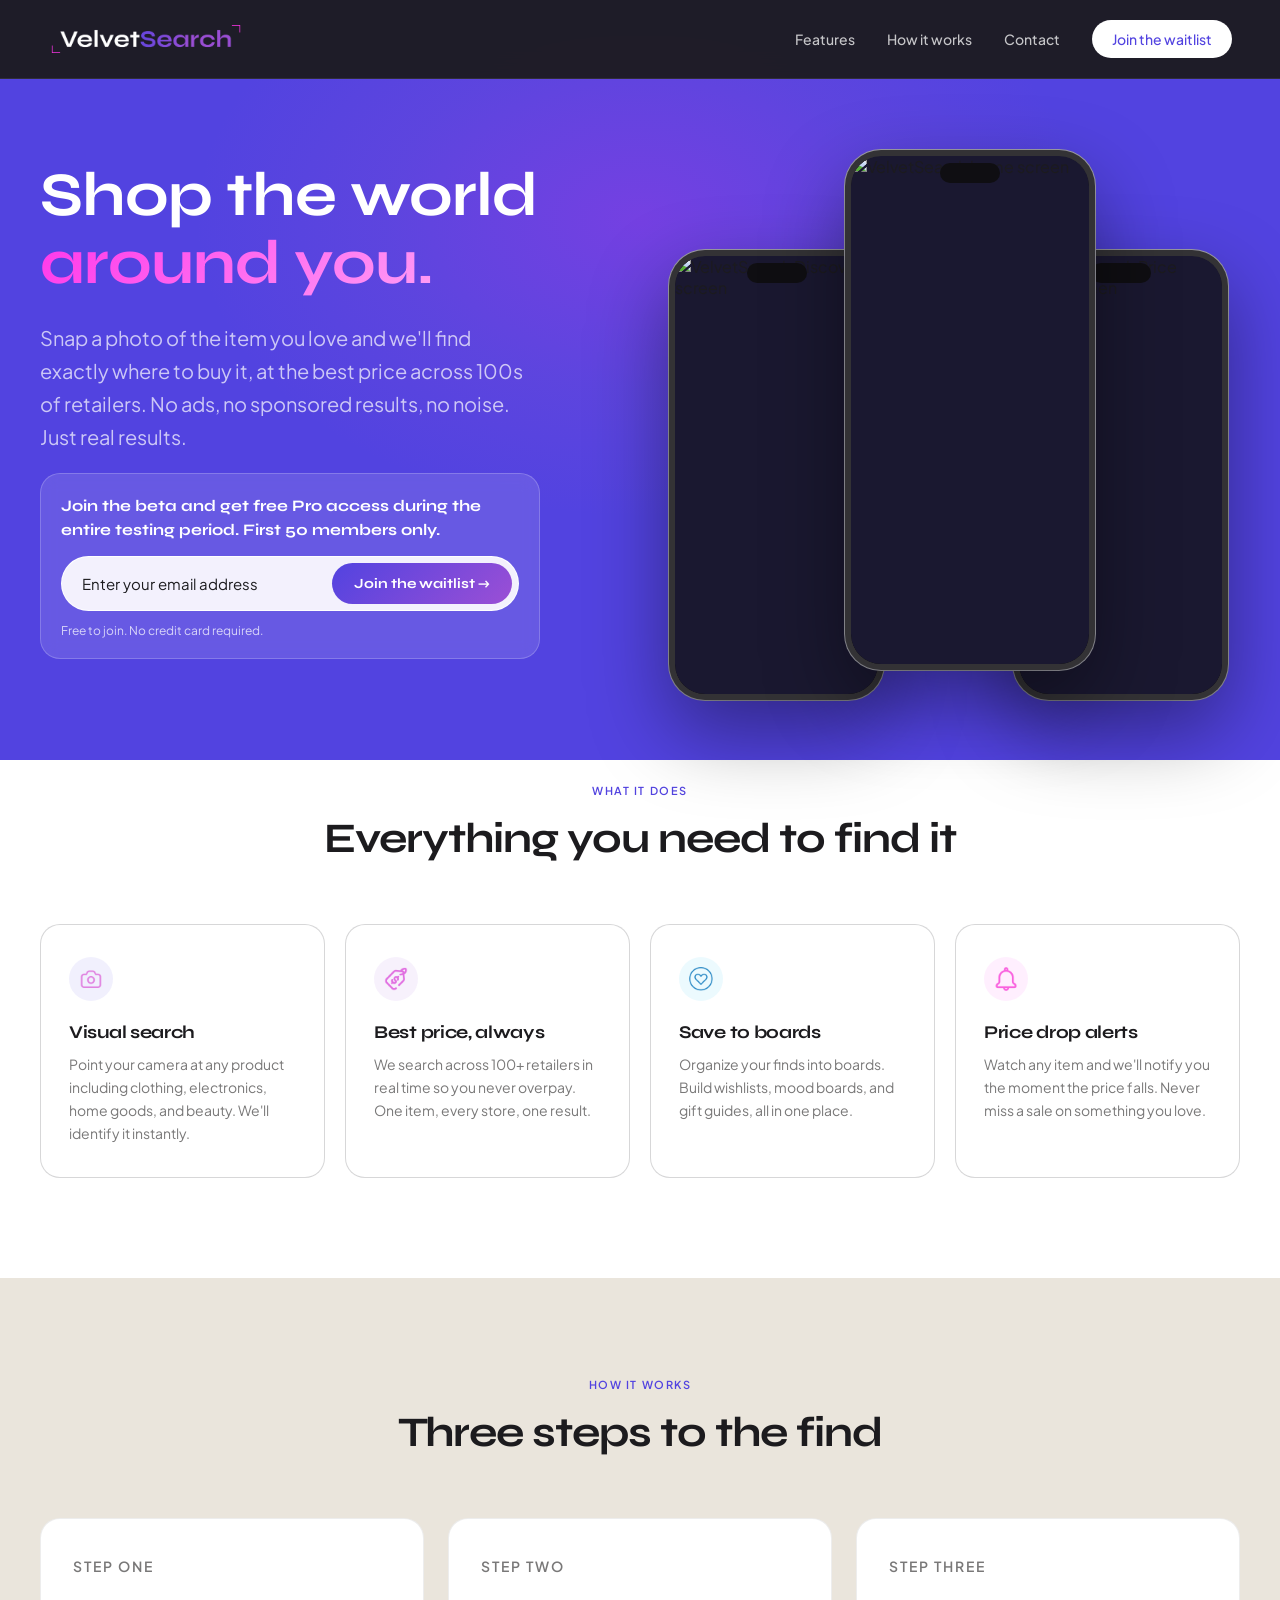
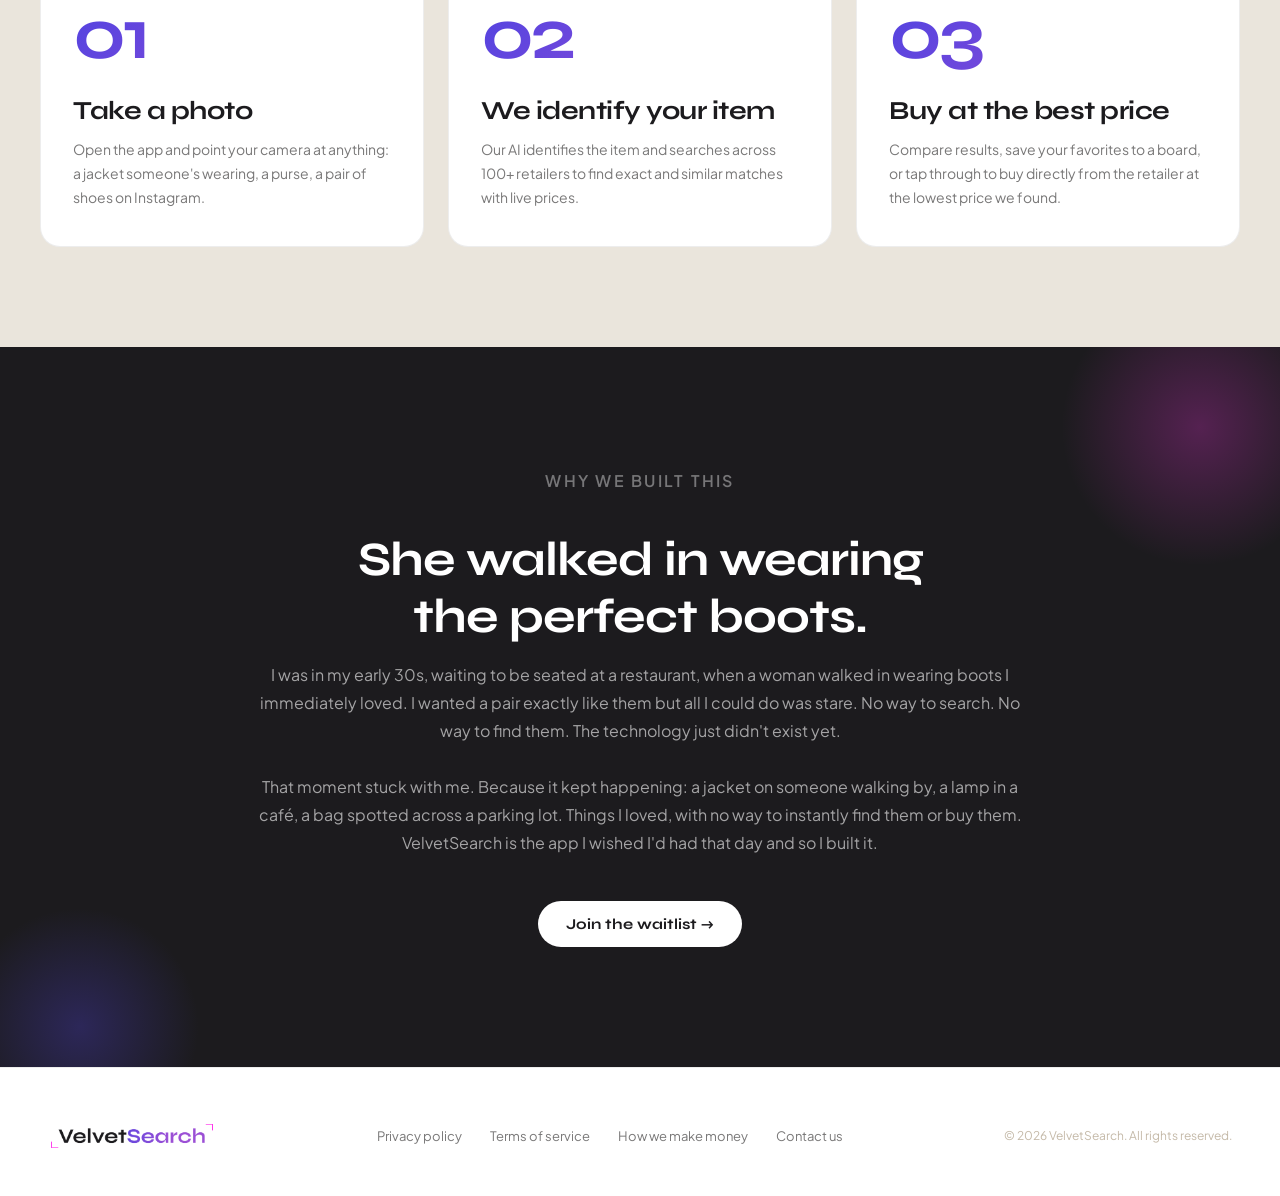
==== index.html @ 537a8955 "Update index.html" ====
<!DOCTYPE html>
<html lang="en">
<head>
<meta charset="UTF-8">
<meta name="viewport" content="width=device-width, initial-scale=1.0">
<title>VelvetSearch — Find it. Own it.</title>
<meta name="description" content="Snap a photo of anything you love and find exactly where to buy it, at the best price.">
<link rel="icon" type="image/png" href="/favicon-96x96.png" sizes="96x96" />
<link rel="icon" type="image/svg+xml" href="/favicon.svg" />
<link rel="shortcut icon" href="/favicon.ico" />
<link rel="apple-touch-icon" sizes="180x180" href="/apple-touch-icon.png" />
<link rel="manifest" href="/site.webmanifest" />
<link rel="preconnect" href="https://fonts.googleapis.com">
<link rel="preconnect" href="https://fonts.gstatic.com" crossorigin>
<link href="https://fonts.googleapis.com/css2?family=Syne:wght@700;800&family=Plus+Jakarta+Sans:wght@400;500;600&display=swap" rel="stylesheet">
<style>
  *, *::before, *::after { box-sizing: border-box; margin: 0; padding: 0; }

  :root {
    --dark: #1C1B1E;
    --indigo: #5243E0;
    --purple: #9B4FD5;
    --pink: #FF35EA;
    --cyan: #18B9F2;
    --taupe: #C4B9A8;
    --gray: #797878;
    --cream: #F7F4EF;
    --white: #ffffff;
  }

    html {
    scroll-behavior: smooth;
    overflow-x: hidden;
  }

  body {
    font-family: 'Plus Jakarta Sans', sans-serif;
    background: var(--white);
    color: var(--dark);
    -webkit-font-smoothing: antialiased;
    overflow-x: hidden;
  }

  /* NAV */
  nav {
    position: fixed; top: 0; left: 0; right: 0; z-index: 100;
    display: flex; align-items: center; justify-content: space-between;
    padding: 18px 0;
    background: rgba(28,27,30,0.95);
    backdrop-filter: blur(12px);
    border-bottom: 0.5px solid rgba(255,255,255,0.08);
  }
  .nav-inner {
    display: flex; align-items: center; justify-content: space-between;
    width: 100%; max-width: 1200px;
    margin: 0 auto;
  }
  .nav-logo img { height: 28px; width: auto; display: block; }
  .nav-links { display: flex; align-items: center; gap: 32px; }
  .nav-links a {
    font-size: 14px; font-weight: 500; color: rgba(255,255,255,0.75);
    text-decoration: none; transition: color 0.2s;
  }
  .nav-links a:hover { color: var(--white); }
  .nav-cta {
    background: var(--white); color: var(--indigo) !important;
    padding: 10px 20px; border-radius: 100px;
    font-size: 14px; font-weight: 700;
    transition: opacity 0.2s !important;
  }
  .nav-cta:hover { opacity: 0.9; }

  /* HERO */
    .hero {
    min-height: auto;
    display: flex; flex-direction: row;
    align-items: center; justify-content: flex-start;
    gap: 40px;
    padding: 140px 0 80px;
    text-align: left;
    position: relative; overflow: visible;
    background: transparent;
  }
  .hero > .hero-inner {
    width: 100%;
    max-width: 1200px;
    margin: 0 auto;
  }
  .hero-inner {
    display: flex; flex-direction: row;
    align-items: center; justify-content: space-between;
    gap: 40px;
    width: 100%;
  }
  .hero-bg {
    position: absolute;
    top: 0; bottom: 0;
    left: 50%; transform: translateX(-50%);
    width: 100vw;
    background: var(--indigo);
    z-index: 0;
  }
  .hero-glow {
    position: absolute; top: -80px; left: 50%; transform: translateX(-50%);
    width: 900px; height: 600px; border-radius: 50%;
    background: radial-gradient(ellipse, rgba(255,53,234,0.2) 0%, rgba(155,79,213,0.15) 40%, transparent 70%);
    pointer-events: none; z-index: 1;
  }
  .hero-content {
    display: flex; flex-direction: column;
    align-items: flex-start;
    max-width: 500px;
    flex-shrink: 0;
    margin-left: 0;
    text-align: left;
    padding: 0;
  }
  .hero-eyebrow {
    position: relative; z-index: 2;
    display: inline-flex; align-items: center; gap: 8px;
    font-size: 12px; font-weight: 600; letter-spacing: 0.12em;
    color: var(--indigo); text-transform: uppercase;
    background: rgba(82,67,224,0.12); border: 0.5px solid rgba(82,67,224,0.3);
    padding: 6px 14px; border-radius: 100px;
    margin-bottom: 28px;
  }
  .hero-eyebrow span { width: 6px; height: 6px; border-radius: 50%; background: var(--indigo); }
  .hero h1 {
    font-family: 'Syne', sans-serif;
    font-size: clamp(42px, 5.5vw, 72px);
    font-weight: 700; line-height: 1.1; letter-spacing: -1px;
    color: var(--white); max-width: 780px; margin-bottom: 24px;
    position: relative; z-index: 2;
  }
  .hero h1 em {
    font-style: normal;
    background: linear-gradient(135deg, var(--pink), #ff9ef5);
    -webkit-background-clip: text; -webkit-text-fill-color: transparent;
    background-clip: text;
  }
  .hero-sub {
    font-size: 20px; font-weight: 400; color: rgba(255,255,255,0.7);
    max-width: 500px; line-height: 1.65; margin-bottom: 20px;
    position: relative; z-index: 2;
  }
  .hero-sub-beta {
    font-family: 'Syne', sans-serif;
    font-size: 16px; font-weight: 700; color: var(--white);
    line-height: 1.5; margin-bottom: 14px;
    position: relative; z-index: 2;
  }
  .hero-btns { display: flex; gap: 12px; flex-wrap: wrap; justify-content: flex-start; margin-bottom: 40px; position: relative; z-index: 2; }

  /* PHONE MOCKUPS */
  .hero-phones {
    display: flex; align-items: center; justify-content: flex-end;
    width: 100%; max-width: 540px;
    position: relative; z-index: 1;
    height: 540px;
    flex-shrink: 0;
    margin-left: auto;
    margin-right: 0;
  }
  .phone-mockup {
    background: #0f0e12;
    border-radius: 36px;
    border: 6px solid rgba(255,255,255,0.15);
    box-shadow: 
      0 32px 80px rgba(0,0,0,0.4),
      0 0 0 1px #a0a0a8,
      inset 0 1px 0 rgba(255,255,255,0.15);
    overflow: hidden;
    position: absolute;
    bottom: 0;
  }
  .phone-mockup.center {
    width: 250px; height: 520px;
    z-index: 3;
    left: 50%; bottom: 50%;
    transform: translate(-50%, 50%);
  }
  .phone-mockup.left {
    width: 215px; height: 450px;
    z-index: 2;
    left: 50%; bottom: 50%;
    transform: translate(-140%, calc(60% + 20px));
  }
  .phone-mockup.right {
    width: 215px; height: 450px;
    z-index: 2;
    left: 50%; bottom: 50%;
    transform: translate(20%, calc(60% + 20px));
  }
  .phone-notch {
    position: absolute; top: 7px; left: 50%; transform: translateX(-50%);
    width: 60px; height: 20px; background: #0f0e12;
    border-radius: 100px; z-index: 10;
  }
  .phone-screen {
    width: 100%; height: 100%;
    background: #1a1830;
    display: flex; flex-direction: column;
    align-items: center; justify-content: center;
    gap: 0;
    border-radius: 30px;
    overflow: hidden;
  }
  .phone-screen-label {
    font-family: 'Syne', sans-serif;
    font-size: 11px; font-weight: 700; letter-spacing: 0.1em;
    color: rgba(255,255,255,0.4); text-transform: uppercase;
  }
  .phone-ui-bar {
    width: 100%; height: 6px; border-radius: 3px;
    background: rgba(255,255,255,0.08);
  }
  .phone-ui-card {
    width: 100%; border-radius: 12px;
    background: rgba(255,255,255,0.06);
    border: 0.5px solid rgba(255,255,255,0.1);
    padding: 12px;
    display: flex; flex-direction: column; gap: 6px;
  }
  .phone-ui-dot {
    width: 32px; height: 32px; border-radius: 50%;
    background: linear-gradient(135deg, var(--indigo), var(--pink));
    margin: 0 auto 8px;
  }
  .phone-ui-line {
    height: 5px; border-radius: 3px;
    background: rgba(255,255,255,0.12);
  }
  .phone-ui-line.short { width: 60%; }
  .phone-ui-line.accent { background: rgba(82,67,224,0.4); }
  .btn-primary {
    display: inline-flex; align-items: center; gap: 10px;
    background: linear-gradient(135deg, var(--purple) 0%, #d43aaf 45%, var(--pink) 100%);
    color: var(--white); font-family: 'Syne', sans-serif;
    font-size: 16px; font-weight: 700;
    padding: 16px 32px; border-radius: 100px;
    text-decoration: none; transition: opacity 0.2s, transform 0.2s;
    border: none; cursor: pointer;
    padding: 16px 32px; border-radius: 100px;
    text-decoration: none; transition: opacity 0.2s, transform 0.2s;
    border: none; cursor: pointer;
  }
  .btn-primary:hover { opacity: 0.9; transform: translateY(-1px); }
  .btn-secondary {
    display: inline-flex; align-items: center; gap: 10px;
    background: rgba(255,255,255,0.1); color: var(--white);
    font-family: 'Syne', sans-serif; font-size: 16px; font-weight: 700;
    padding: 16px 32px; border-radius: 100px;
    text-decoration: none; border: 1.5px solid rgba(255,255,255,0.3);
    transition: border-color 0.2s, transform 0.2s, background 0.2s;
    cursor: pointer;
  }
  .btn-secondary:hover { border-color: rgba(255,255,255,0.6); background: rgba(255,255,255,0.15); transform: translateY(-1px); }
  .store-icon { width: 20px; height: 20px; }

  /* HERO WAITLIST */
  .hero-waitlist-form {
    position: relative; z-index: 2; width: 100%; max-width: 500px;
    background: rgba(255,255,255,0.12);
    border: 1px solid rgba(255,255,255,0.2);
    border-radius: 20px; padding: 20px;
    backdrop-filter: blur(8px);
  }
  .hero-waitlist-row {
    display: flex; gap: 10px;
    background: rgba(255,255,255,0.92);
    border: 1px solid rgba(255,255,255,0.95);
    border-radius: 100px; padding: 6px 6px 6px 20px;
  }
  .hero-waitlist-input {
    flex: 1; background: transparent; border: none; outline: none;
    font-family: 'Plus Jakarta Sans', sans-serif;
    font-size: 15px; color: var(--dark);
  }
  .hero-waitlist-input::placeholder { color: rgba(28,27,30); }
  .hero-waitlist-btn {
    background: linear-gradient(135deg, var(--indigo), var(--purple));
    color: var(--white); font-family: 'Syne', sans-serif;
    font-size: 14px; font-weight: 700;
    padding: 12px 22px; border-radius: 100px;
    border: none; cursor: pointer; white-space: nowrap;
    transition: opacity 0.2s; flex-shrink: 0;
  }
  .hero-waitlist-btn:hover { opacity: 0.9; }
  .hero-waitlist-btn:disabled { opacity: 0.6; cursor: not-allowed; }
  .hero-waitlist-microcopy {
    font-size: 12px; color: rgba(255,255,255,0.75);
    margin-top: 12px; margin-bottom: 0;
  }
  .hero-waitlist-success {
    display: none;
    font-family: 'Syne', sans-serif; font-size: 16px; font-weight: 700;
    color: var(--white); margin-top: 16px;
  }
  .hero-waitlist-success.show { display: block; }

    /* WAITLIST */
  .waitlist {
    background: var(--dark);
    padding: 100px 48px;
    text-align: center;
  }
  .waitlist .section-label {
    color: rgba(255,255,255,0.5);
    margin-bottom: 20px;
  }
  .waitlist h2 {
    font-family: 'Syne', sans-serif;
    font-size: clamp(32px, 5vw, 52px); font-weight: 700;
    letter-spacing: -1.5px; color: var(--white);
    margin-bottom: 16px;
  }
  .waitlist-sub {
    font-size: 17px; color: rgba(255,255,255,0.6);
    max-width: 460px; margin: 0 auto 36px; line-height: 1.65;
  }
  .waitlist-form {
    display: flex; gap: 12px; justify-content: center;
    flex-wrap: wrap; max-width: 520px; margin: 0 auto;
  }
  .waitlist-input {
    flex: 1; min-width: 240px;
    padding: 16px 20px; border-radius: 100px;
    border: 1px solid rgba(255,255,255,0.15);
    background: rgba(255,255,255,0.07);
    color: var(--white); font-family: 'Plus Jakarta Sans', sans-serif;
    font-size: 15px; outline: none;
    transition: border-color 0.2s;
  }
  .waitlist-input::placeholder { color: rgba(255,255,255,0.35); }
  .waitlist-input:focus { border-color: var(--indigo); }
  .waitlist-btn {
    display: inline-flex; align-items: center;
    padding: 16px 28px; border-radius: 100px;
    background: linear-gradient(135deg, var(--indigo), var(--purple));
    color: var(--white); font-family: 'Syne', sans-serif;
    font-size: 15px; font-weight: 700; border: none;
    cursor: pointer; transition: opacity 0.2s; white-space: nowrap;
  }
  .waitlist-btn:hover { opacity: 0.9; }
  .waitlist-btn:disabled { opacity: 0.6; cursor: not-allowed; }
  .waitlist-microcopy {
    font-size: 13px; color: rgba(255,255,255,0.35);
    margin-top: 16px;
  }
  .waitlist-success {
    display: none;
    font-family: 'Syne', sans-serif;
    font-size: 17px; font-weight: 700;
    color: var(--white); margin-top: 20px;
  }
  .waitlist-success.show { display: block; }

  /* FEATURES */
  .features {
    padding: 24px;
   padding-bottom: 100px;
    background: var(--white);
  }
  .section-label {
    text-align: center;
    font-size: 11px; font-weight: 600; letter-spacing: 0.14em;
    color: var(--indigo); text-transform: uppercase; margin-bottom: 16px;
  }
  .section-title {
    font-family: 'Syne', sans-serif;
    font-size: clamp(28px, 4vw, 42px); font-weight: 700;
    letter-spacing: -1px; color: var(--dark);
    text-align: center; margin-bottom: 60px;
  }
  .features-grid {
    display: grid;
    grid-template-columns: repeat(4, 1fr);
    gap: 20px; max-width: 1000px; margin: 0 auto;
  }
  .feature-card {
    background: var(--white); border-radius: 20px;
    border: 1px solid rgba(28, 27, 30, 0.171);
    padding: 32px 28px;
  }
  .feature-icon {
    width: 44px; height: 44px; border-radius: 25px;
    display: flex; align-items: center; justify-content: center;
    font-size: 22px; margin-bottom: 20px;
  }
  .feature-card h3 {
    font-family: 'Syne', sans-serif; font-size: 18px; font-weight: 700;
    color: var(--dark); margin-bottom: 10px; letter-spacing: -0.3px;
  }
  .feature-card p { font-size: 14px; color: var(--gray); line-height: 1.65; }

  /* HOW IT WORKS */
  .how {
    padding: 100px 24px;
    text-align: center;
    background: #EAE5DC;
  }
  .steps {
    display: grid;
    grid-template-columns: repeat(auto-fit, minmax(260px, 1fr));
    gap: 24px; margin-top: 56px;
    max-width: 1000px; margin-left: auto; margin-right: auto;
    text-align: left;
  }
  .step {
    background: var(--white);
    border: 0.5px solid rgba(28,27,30,0.08);
    border-radius: 20px;
    padding: 36px 32px;
    display: flex; flex-direction: column; gap: 0;
    position: relative; overflow: hidden;
  }
  .step-eyebrow {
    font-size: 14px; font-weight: 600; letter-spacing: 0.14em;
    color: var(--taupe); text-transform: uppercase; margin-bottom: 20px;
  }
  .step-num-large {
    font-family: 'Syne', sans-serif;
    font-size: 72px; font-weight: 700; line-height: 1;
    letter-spacing: -3px;
    background: linear-gradient(135deg, var(--indigo), var(--purple));
    -webkit-background-clip: text; -webkit-text-fill-color: transparent;
    background-clip: text;
    margin-bottom: 24px;
  }
  .step h4 {
    font-family: 'Syne', sans-serif; font-size: 26px; font-weight: 700;
    color: var(--dark); margin-bottom: 12px; letter-spacing: -0.5px;
  }
  .step p { font-size: 14px; color: var(--gray); line-height: 1.7; }
  .step-learn {
    display: inline-flex; align-items: center; gap: 6px;
    margin-top: 24px; font-size: 13px; font-weight: 600;
    color: var(--indigo); text-decoration: none;
    border-bottom: 1px solid var(--indigo); padding-bottom: 2px;
    width: fit-content;
  }

  /* CTA BAND — full bleed */
  .cta-band {
    background: var(--dark);
    padding: 100px 40px; text-align: center;
    position: relative; overflow: hidden;
  }
  .cta-band::before {
    content: '';
    position: absolute; top: -60px; right: -60px;
    width: 280px; height: 280px; border-radius: 50%;
    background: radial-gradient(circle, rgba(255,53,234,0.25) 0%, transparent 70%);
    pointer-events: none;
  }
  .cta-band::after {
    content: '';
    position: absolute; bottom: -80px; left: -40px;
    width: 240px; height: 240px; border-radius: 50%;
    background: radial-gradient(circle, rgba(82,67,224,0.3) 0%, transparent 70%);
    pointer-events: none;
  }
  .cta-band h2 {
    font-family: 'Syne', sans-serif;
    font-size: clamp(28px, 4vw, 48px); font-weight: 700;
    color: var(--white); letter-spacing: -1px;
    margin-bottom: 16px; position: relative; z-index: 1;
  }
  .cta-band p {
    font-size: 16px; color: rgba(255,255,255,0.6);
    margin-bottom: 36px; position: relative; z-index: 1;
    max-width: 780px; margin-left: auto; margin-right: auto;
    line-height: 1.75;
  }
  .cta-band-btns {
    display: flex; gap: 12px; justify-content: center; flex-wrap: wrap;
    position: relative; z-index: 1;
  }
  .btn-white {
    display: inline-flex; align-items: center; gap: 10px;
    background: var(--white); color: var(--dark);
    font-family: 'Syne', sans-serif; font-size: 15px; font-weight: 700;
    padding: 14px 28px; border-radius: 100px;
    text-decoration: none; transition: opacity 0.2s;
  }
  .btn-white:hover { opacity: 0.9; }
  .btn-ghost {
    display: inline-flex; align-items: center; gap: 10px;
    background: transparent; color: rgba(255,255,255,0.7);
    font-family: 'Syne', sans-serif; font-size: 15px; font-weight: 600;
    padding: 14px 28px; border-radius: 100px;
    text-decoration: none; border: 1px solid rgba(255,255,255,0.2);
    transition: border-color 0.2s, color 0.2s;
  }
  .btn-ghost:hover { border-color: rgba(255,255,255,0.5); color: var(--white); }

  /* FOOTER */
  footer {
    padding: 48px 48px 40px;
    border-top: 0.5px solid rgba(28,27,30,0.08);
    display: flex; flex-wrap: nowrap; gap: 24px;
    align-items: center; justify-content: space-between;
  }
  .footer-logo img { height: 24px; width: auto; display: block; }
  .footer-links { display: flex; gap: 28px; flex-wrap: wrap; }
  .footer-links a {
    font-size: 13px; color: var(--gray); text-decoration: none;
    transition: color 0.2s;
  }
  .footer-links a:hover { color: var(--dark); }
  .footer-copy { font-size: 12px; color: var(--taupe); }

  /* CONTACT MODAL */
  .modal-overlay {
    display: none; position: fixed; inset: 0; z-index: 200;
    background: rgba(28,27,30,0.5); backdrop-filter: blur(4px);
    align-items: center; justify-content: center; padding: 24px;
  }
  .modal-overlay.open { display: flex; }
  .modal {
    background: var(--white); border-radius: 24px;
    padding: 40px; max-width: 480px; width: 100%;
    position: relative;
  }
  .modal-eyebrow {
    font-size: 11px; font-weight: 600; letter-spacing: 0.14em;
    color: var(--indigo); text-transform: uppercase; margin-bottom: 10px;
  }
  .modal h3 {
    font-family: 'Syne', sans-serif; font-size: 24px; font-weight: 700;
    color: var(--dark); margin-bottom: 8px; letter-spacing: -0.5px;
  }
  .modal p { font-size: 14px; color: var(--gray); margin-bottom: 28px; line-height: 1.6; }
  .modal-close {
    position: absolute; top: 20px; right: 20px;
    background: rgba(28,27,30,0.06); border: none; cursor: pointer;
    width: 32px; height: 32px; border-radius: 50%;
    font-size: 18px; color: var(--gray);
    display: flex; align-items: center; justify-content: center;
  }
  .form-group { margin-bottom: 16px; }
  .form-group label { display: block; font-size: 12px; font-weight: 600; color: var(--dark); margin-bottom: 6px; letter-spacing: 0.04em; }
  .form-group input, .form-group textarea, .form-group select {
    width: 100%; padding: 12px 14px; border-radius: 10px;
    border: 1px solid rgba(28,27,30,0.15); font-family: 'Plus Jakarta Sans', sans-serif;
    font-size: 14px; color: var(--dark); outline: none;
    transition: border-color 0.2s; background: var(--white);
  }
  .form-group input:focus, .form-group textarea:focus, .form-group select:focus { border-color: var(--indigo); }
  .form-group textarea { resize: vertical; min-height: 100px; }
  .form-submit {
    width: 100%; padding: 14px;
    background: linear-gradient(135deg, var(--indigo), var(--purple));
    color: var(--white); font-family: 'Syne', sans-serif;
    font-size: 15px; font-weight: 700; border: none;
    border-radius: 100px; cursor: pointer; transition: opacity 0.2s;
  }
  .form-submit:hover { opacity: 0.9; }

  /* MOBILE MENU */
  .hamburger {
    display: none;
    background: none; border: none; cursor: pointer;
    width: 32px; height: 32px;
    flex-direction: column; align-items: center; justify-content: center;
    gap: 5px; z-index: 210;
  }
  .hamburger span {
    width: 22px; height: 2px; background: var(--white);
    border-radius: 2px; transition: transform 0.25s, opacity 0.25s;
  }
  .hamburger.open span:nth-child(1) { transform: translateY(7px) rotate(45deg); }
  .hamburger.open span:nth-child(2) { opacity: 0; }
  .hamburger.open span:nth-child(3) { transform: translateY(-7px) rotate(-45deg); }

  .mobile-menu-overlay {
    display: none; position: fixed; inset: 0; z-index: 199;
    background: rgba(28,27,30,0.5); backdrop-filter: blur(4px);
  }
  .mobile-menu-overlay.open { display: block; }

  .mobile-menu {
    position: fixed; top: 0; right: 0; bottom: 0; z-index: 200;
    width: 280px; max-width: 80vw;
    background: var(--dark);
    padding: 100px 28px 40px;
    display: flex; flex-direction: column; gap: 8px;
    transform: translateX(100%);
    transition: transform 0.3s ease;
  }
  .mobile-menu.open { transform: translateX(0); }
  .mobile-menu a {
    font-size: 17px; font-weight: 500; color: rgba(255,255,255,0.85);
    text-decoration: none; padding: 14px 0;
    border-bottom: 0.5px solid rgba(255,255,255,0.08);
  }
  .mobile-menu a.nav-cta {
    margin-top: 16px; text-align: center;
    border-bottom: none;
  }

  /* RESPONSIVE */

  /* Mid desktop (1025px–1279px) */
  @media (min-width: 1025px) and (max-width: 1279px) {
    .nav-inner { max-width: 1048px; margin: 0 auto; padding: 0 24px; }
    .hero > .hero-inner { max-width: 1048px; margin: 0 auto; padding: 0 24px; }
    .hero-phones { max-width: 480px; height: 520px; }
    .hero h1 { font-size: 52px; }
  }

  /* Large desktop (1280px+) — max content width */
  @media (min-width: 1280px) {
    nav { padding: 20px 48px; }
    .features-grid { max-width: 1200px; }
    .how { max-width: none; }
    .steps { max-width: 1200px; }
    .hero h1 { font-size: 62px; }
    .cta-band { padding: 120px 80px; }
    footer { padding: 56px 48px 48px; }
  }

  /* Tablet landscape (1024px+) */
  @media (max-width: 1024px) {
    nav { padding: 16px 24px; }
    .nav-inner { max-width: 1000px; }
    .hero > .hero-inner { max-width: 1000px; padding: 0 24px; margin: 0 auto; }
    .hero-phones { max-width: 42vw; height: 42vw; }
    .phone-mockup.center { width: 17vw; height: 36vw; border-radius: 3vw; }
    .phone-mockup.left { width: 14.5vw; height: 31vw; border-radius: 2.5vw; transform: translate(-125%, calc(60% + 20px)); }
    .phone-mockup.right { width: 14.5vw; height: 31vw; border-radius: 2.5vw; transform: translate(15%, calc(60% + 20px)); }
    .features-grid { grid-template-columns: repeat(2, 1fr); max-width: 100%; }
    .steps { grid-template-columns: repeat(3, 1fr); }
    .cta-band { padding: 80px 48px; }
    footer { padding: 40px 32px 32px; }
  }

  /* Tablet portrait (768px) */
  @media (max-width: 768px) {
    nav { padding: 16px 24px; }
    .nav-links a:not(.nav-cta) { display: none; }
    .hero { padding: 110px 24px 0; min-height: auto; }
    .hero h1 { letter-spacing: -1.5px; }
    .hero-sub { font-size: 16px; }
    .phone-mockup.left { width: 150px; height: 320px; transform: translateX(-130%); }
    .phone-mockup.right { width: 150px; height: 320px; transform: translateX(30%); }
    .phone-mockup.center { width: 180px; height: 380px; }
    .features { padding: 80px 24px; }
    .features-grid { grid-template-columns: repeat(2, 1fr); gap: 16px; }
    .how { padding: 80px 24px; }
    .steps { grid-template-columns: 1fr; gap: 16px; margin-top: 40px; }
    .step { padding: 28px 24px; }
    .step-num-large { font-size: 56px; }
    .cta-band { padding: 72px 32px; }
    footer { padding: 36px 24px 32px; }
  }

  /* Tablet small (768px) */
  @media (max-width: 768px) {
    .hero { padding: 120px 0 0; }
    .hero > .hero-inner {
      flex-direction: column;
      align-items: center;
      padding: 0 24px;
    }
    .hero-content { align-items: center; text-align: center; }
    .hero-waitlist-form { padding: 16px; }
    .hero-waitlist-microcopy { margin-bottom: 0; }
    .hero-phones {
      max-width: 100%;
      width: 100%;
      height: 340px;
      margin-left: 0;
    }
    .phone-mockup.center { width: 150px; height: 315px; border-radius: 28px; }
    .phone-mockup.left { width: 128px; height: 270px; border-radius: 24px; transform: translate(-125%, calc(60% + 20px)); }
    .phone-mockup.right { width: 128px; height: 270px; border-radius: 24px; transform: translate(15%, calc(60% + 20px)); }
  }
  /* Mobile large (640px) */
  @media (max-width: 640px) {
    nav { padding: 14px 20px; }
    .nav-links { display: none; }
    .hamburger { display: flex; }
    .hero-bg { bottom: 10%; }
    .hero {
      padding: 100px 0 0;
      flex-direction: column;
      align-items: center;
      text-align: center;
    }
    .hero > .hero-inner {
      padding: 0 20px;
      flex-direction: column;
      align-items: center;
    }
      .hero-content {
    display: flex; flex-direction: column;
    align-items: flex-start;
    max-width: 500px;
    flex-shrink: 0;
    margin-left: 0;
    text-align: center;
    align-items: center;
    padding: 0;
  }
    .hero h1 { max-width: 100%; }
    .hero-eyebrow { font-size: 11px; }
    .hero-sub { font-size: 15px; max-width: 100%; }
    .hero-waitlist-form { max-width: 100%; }
    .hero-waitlist-row { flex-direction: column; border-radius: 20px; padding: 12px; gap: 8px; }
    .hero-waitlist-input { padding: 8px 4px; }
    .hero-waitlist-btn { width: 100%; justify-content: center; padding: 14px; }
    .hero-phones { height: 320px; margin-bottom: 0px; }
    .phone-mockup.left { width: 121px; height: 254px; border-radius: 24px; left: 50%; bottom: 50%; transform: translate(-140%, calc(60% + 20px)); }
    .phone-mockup.left .phone-screen,
    .phone-mockup.left .phone-screen img { border-radius: 16px !important; }
    .phone-mockup.right { width: 121px; height: 254px; border-radius: 24px; left: 50%; bottom: 50%; transform: translate(20%, calc(60% + 20px)); }
    .phone-mockup.right .phone-screen,
    .phone-mockup.right .phone-screen img { border-radius: 16px !important; }
    .phone-mockup.center { width: 140px; height: 290px; border-radius: 28px; left: 50%; bottom: 50%; transform: translate(-50%, 50%); z-index: 3; }
    .phone-screen-label { font-size: 8px; }
.waitlist { padding: 72px 20px; }
    .waitlist-form { flex-direction: column; align-items: stretch; }
    .waitlist-input { min-width: unset; border-radius: 16px; }
    .waitlist-btn { justify-content: center; border-radius: 100px; }
    .hero-waitlist-microcopy { margin-bottom: 16px; }
    .features { padding: 60px 20px; }
    .features-grid { grid-template-columns: 1fr; gap: 12px; }
    .feature-card { padding: 24px 20px; border-radius: 16px; text-align: center; }
    .feature-icon { margin-left: auto; margin-right: auto; }
    .section-title { margin-bottom: 40px; }
    .how { padding: 60px 20px; }
    .steps { gap: 12px; margin-top: 32px; }
    .step { padding: 24px 20px; border-radius: 16px; text-align: center; align-items: center; }
    .step-num-large { margin-left: auto; margin-right: auto; }
    .step-learn { margin-left: auto; margin-right: auto; }
    .step-num-large { font-size: 48px; margin-bottom: 16px; }
    .step h4 { font-size: 18px; }
    .cta-band { padding: 60px 20px; }
    .cta-band-btns { flex-direction: column; align-items: center; }
    .btn-white, .btn-ghost { width: 100%; justify-content: center; }
    footer { padding: 32px 20px 28px; flex-direction: column; align-items: center; text-align: center; gap: 20px; }
    .footer-links { gap: 16px; justify-content: center; flex-wrap: wrap; }
    .modal { padding: 28px 20px; border-radius: 20px; }
  }

  /* Mobile small (375px) */
  @media (max-width: 375px) {
    .hero h1 { font-size: 36px; letter-spacing: -1px; }
    .hero-sub { font-size: 14px; }
    .section-title { font-size: 26px; }
    .step-num-large { font-size: 40px; }
    .nav-logo img { height: 22px; }
    .phone-mockup.left, .phone-mockup.right { display: none; }
    .phone-mockup.center { width: 160px; height: 320px; }
  }
</style>
</head>
<body>

<!-- NAV -->
<nav>
  <div class="nav-inner">
    <a href="#" class="nav-logo"><img src="VS_horizontal_logo.png" alt="VelvetSearch"></a>
    <div class="nav-links">
      <a href="#features">Features</a>
      <a href="#how">How it works</a>
      <a href="#" onclick="openContact(); return false;">Contact</a>
      <a href="#" class="nav-cta" onclick="openWaitlist(); return false;">Join the waitlist</a>
    </div>
    <button class="hamburger" id="hamburgerBtn" onclick="toggleMobileMenu()" aria-label="Open menu">
      <span></span><span></span><span></span>
    </button>
  </div>
</nav>

<div class="mobile-menu-overlay" id="mobileMenuOverlay" onclick="closeMobileMenu()"></div>
<div class="mobile-menu" id="mobileMenu">
  <a href="#features" onclick="closeMobileMenu()">Features</a>
  <a href="#how" onclick="closeMobileMenu()">How it works</a>
  <a href="#" onclick="closeMobileMenu(); openContact(); return false;">Contact</a>
  <a href="#" class="nav-cta" onclick="closeMobileMenu(); openWaitlist(); return false;">Join the waitlist</a>
</div>

<!-- HERO -->
<section class="hero">
  <div class="hero-bg"></div>
  <div class="hero-glow"></div>
  <div class="hero-inner">
  <div class="hero-content">
  <h1>Shop the world<br><em>around you.</em></h1>
        <p class="hero-sub">Snap a photo of the item you love and we'll find exactly where to buy it, at the best price across 100s of retailers. No ads, no sponsored results, no noise. Just real results.</p>
  <div class="hero-waitlist-form" id="heroWaitlistForm">
    <p class="hero-sub-beta">Join the beta and get free Pro access during the entire testing period. First 50 members only.</p>
    <div class="hero-waitlist-row">
      <input class="hero-waitlist-input" type="email" id="heroWaitlistEmail" placeholder="Enter your email address">
      <button class="hero-waitlist-btn" onclick="submitHeroWaitlist()">Join the waitlist →</button>
    </div>
    <p class="hero-waitlist-microcopy" id="heroWaitlistMicrocopy">Free to join. No credit card required.</p>
    <p class="hero-waitlist-success" id="heroWaitlistSuccess">You're on the list! We'll be in touch soon. 🎉</p>
  </div>
  </div>
  <!-- Phone mockups -->
  <div class="hero-phones">
    <!-- Left phone -->
    <div class="phone-mockup left">
      <div class="phone-notch"></div>
      <div class="phone-screen">
        <img src="images/VelvetSearch_Website_phone_1.png" alt="VelvetSearch Discover screen" style="width:100%;height:100%;object-fit:cover;object-position:top;border-radius:30px;">
      </div>
    </div>

    <!-- Center phone -->
    <div class="phone-mockup center">
      <div class="phone-notch"></div>
      <div class="phone-screen">
        <img src="images/VelvetSearch_Website_phone_2.png" alt="VelvetSearch home screen" style="width:100%;height:100%;object-fit:cover;object-position:top;border-radius:30px;">
      </div>
    </div>

    <!-- Right phone -->
    <div class="phone-mockup right">
      <div class="phone-notch"></div>
      <div class="phone-screen">
        <img src="images/VelvetSearch_Website_phone_3.png" alt="VelvetSearch Price Alerts screen" style="width:100%;height:100%;object-fit:cover;object-position:top;border-radius:30px;">
      </div>
    </div>
  </div>
  </div>
</section>

<!-- FEATURES -->
<section class="features" id="features">
  <p class="section-label">What it does</p>
  <h2 class="section-title">Everything you need to find it</h2>
  <div class="features-grid">
    <div class="feature-card">
      <div class="feature-icon" style="background: rgba(82,67,224,0.08);"><img src="icons/camera.png" style="width:24px;height:24px;filter:invert(27%) sepia(89%) saturate(1200%) hue-rotate(228deg) brightness(90%) contrast(95%);"></div>
      <h3>Visual search</h3>
      <p>Point your camera at any product including clothing, electronics, home goods, and beauty. We'll identify it instantly.</p>
    </div>
    <div class="feature-card">
      <div class="feature-icon" style="background: rgba(155,79,213,0.08);"><img src="icons/price.png" style="width:24px;height:24px;filter:invert(35%) sepia(60%) saturate(800%) hue-rotate(260deg) brightness(90%) contrast(95%);"></div>
      <h3>Best price, always</h3>
      <p>We search across 100+ retailers in real time so you never overpay. One item, every store, one result.</p>
    </div>
    <div class="feature-card">
      <div class="feature-icon" style="background: rgba(24,185,242,0.08);"><img src="icons/heart.png" style="width:24px;height:24px;filter:invert(60%) sepia(80%) saturate(500%) hue-rotate(160deg) brightness(95%) contrast(95%);"></div>
      <h3>Save to boards</h3>
      <p>Organize your finds into boards. Build wishlists, mood boards, and gift guides, all in one place.</p>
    </div>
    <div class="feature-card">
      <div class="feature-icon" style="background: rgba(255,53,234,0.08);"><img src="icons/alerts.png" style="width:24px;height:24px;filter:invert(50%) sepia(90%) saturate(1000%) hue-rotate(280deg) brightness(100%) contrast(95%);"></div>
      <h3>Price drop alerts</h3>
      <p>Watch any item and we'll notify you the moment the price falls. Never miss a sale on something you love.</p>
    </div>
  </div>
</section>

<!-- HOW IT WORKS -->
<section class="how" id="how">
  <p class="section-label">How it works</p>
  <h2 class="section-title">Three steps to the find</h2>
  <div class="steps">
    <div class="step">
      <p class="step-eyebrow">Step one</p>
      <div class="step-num-large">01</div>
      <h4>Take a photo</h4>
            <p>Open the app and point your camera at anything: a jacket someone's wearing, a purse, a pair of shoes on Instagram.</p>
    </div>
    <div class="step">
      <p class="step-eyebrow">Step two</p>
      <div class="step-num-large">02</div>
      <h4>We identify your item</h4>
      <p>Our AI identifies the item and searches across 100+ retailers to find exact and similar matches with live prices.</p>
    </div>
    <div class="step">
      <p class="step-eyebrow">Step three</p>
      <div class="step-num-large">03</div>
      <h4>Buy at the best price</h4>
            <p>Compare results, save your favorites to a board, or tap through to buy directly from the retailer at the lowest price we found.</p>
    </div>
  </div>
</section>

<!-- STORY BAND -->
<section class="cta-band" id="story">
  <p class="section-label" style="color: rgba(255,255,255,0.4);">Why we built this</p>
  <h2>She walked in wearing<br>the perfect boots.</h2>
  <p>I was in my early 30s, waiting to be seated at a restaurant, when a woman walked in wearing boots I immediately loved. I wanted a pair exactly like them but all I could do was stare. No way to search. No way to find them. The technology just didn't exist yet.<br><br>That moment stuck with me. Because it kept happening: a jacket on someone walking by, a lamp in a café, a bag spotted across a parking lot. Things I loved, with no way to instantly find them or buy them. VelvetSearch is the app I wished I'd had that day and so I built it.</p>
  <a href="#" onclick="openWaitlist(); return false;" class="btn-white" style="margin-top: 8px;">Join the waitlist →</a>
</section>

<!-- FOOTER -->
<footer>
  <a href="#" class="footer-logo"><img src="VS_horizontal_logo_dark.png" alt="VelvetSearch"></a>
  <div class="footer-links">
    <a href="/privacy">Privacy policy</a>
    <a href="/terms">Terms of service</a>
    <a href="/disclosure">How we make money</a>
    <a href="#" onclick="openContact(); return false;">Contact us</a>
  </div>
  <p class="footer-copy">© 2026 VelvetSearch. All rights reserved.</p>
</footer>

<!-- WAITLIST MODAL -->
<div class="modal-overlay" id="waitlistModal">
  <div class="modal">
    <button class="modal-close" onclick="closeWaitlist()">✕</button>
    <p class="modal-eyebrow">Early Access</p>
    <h3>Be the first to find anything.</h3>
    <p>Join the beta and get free Pro access during the entire testing period. First 50 members only.</p>
    <div class="form-group">
      <label>Email address</label>
      <input type="email" id="waitlistModalEmail" placeholder="jane@example.com">
    </div>
    <div class="form-error" id="waitlistModalError" style="display:none; background:rgba(255,53,234,0.08); border:1px solid rgba(255,53,234,0.25); color:#B5158F; font-size:13px; padding:10px 14px; border-radius:10px; margin-bottom:16px;"></div>
    <button class="form-submit" id="waitlistModalBtn" onclick="submitWaitlistModal()">Join the waitlist →</button>
    <p style="font-size:12px; color:var(--taupe); text-align:center; margin-top:12px;">Free to join. No credit card required.</p>
    <div id="waitlistModalSuccess" style="display:none; text-align:center; padding:16px 0;">
      <p style="font-family:'Syne',sans-serif; font-size:18px; font-weight:700; color:var(--dark); margin-bottom:8px;">You're on the list! 🎉</p>
      <p style="font-size:14px; color:var(--gray);">We'll be in touch soon with early access details.</p>
    </div>
  </div>
</div>

<!-- CONTACT MODAL -->
<div class="modal-overlay" id="contactModal">
  <div class="modal">
    <button class="modal-close" onclick="closeContact()">✕</button>
    <h3>Get in touch</h3>
    <p>Have a question, a partnership idea, or just want to say hello? We'll get back to you within 24 hours.</p>
    <div class="form-group">
      <label>Your name</label>
      <input type="text" placeholder="Jane Smith">
    </div>
    <div class="form-group">
      <label>Email address</label>
      <input type="email" placeholder="jane@example.com">
    </div>
    <div class="form-group">
      <label>Topic</label>
      <select>
        <option>General enquiry</option>
        <option>Partnership</option>
        <option>Press</option>
        <option>Support</option>
        <option>Other</option>
      </select>
    </div>
    <div class="form-group">
      <label>Message</label>
      <textarea placeholder="Tell us what's on your mind…"></textarea>
    </div>
    <button class="form-submit" onclick="submitContact()">Send message →</button>
  </div>
</div>

<script>
  function openWaitlist() {
    document.getElementById('waitlistModal').classList.add('open');
    document.body.style.overflow = 'hidden';
  }
  function closeWaitlist() {
    document.getElementById('waitlistModal').classList.remove('open');
    document.body.style.overflow = '';
  }
  async function submitWaitlistModal() {
    const email = document.getElementById('waitlistModalEmail').value;
    const errorBox = document.getElementById('waitlistModalError');
    errorBox.style.display = 'none';

    if (!email || !email.includes('@')) {
      errorBox.textContent = 'Please enter a valid email address.';
      errorBox.style.display = 'block';
      return;
    }

    const btn = document.getElementById('waitlistModalBtn');
    btn.textContent = 'Joining…';
    btn.disabled = true;

    try {
      const res = await fetch('https://formspree.io/f/xwlkdkwd', {
        method: 'POST',
        headers: { 'Content-Type': 'application/json' },
        body: JSON.stringify({ email })
      });
      if (res.ok) {
        document.getElementById('waitlistModalEmail').closest('.form-group').style.display = 'none';
        btn.style.display = 'none';
        document.getElementById('waitlistModalSuccess').style.display = 'block';
      } else {
        errorBox.textContent = 'Something went wrong. Please try again.';
        errorBox.style.display = 'block';
        btn.textContent = 'Join the waitlist →';
        btn.disabled = false;
      }
    } catch (err) {
      errorBox.textContent = 'Something went wrong. Please try again.';
      errorBox.style.display = 'block';
      btn.textContent = 'Join the waitlist →';
      btn.disabled = false;
    }
  }

  function openContact() {
    document.getElementById('contactModal').classList.add('open');
    document.body.style.overflow = 'hidden';
  }
  function closeContact() {
    document.getElementById('contactModal').classList.remove('open');
    document.body.style.overflow = '';
  }
  async function submitContact() {
    const name = document.querySelector('#contactModal input[type="text"]').value;
    const email = document.querySelector('#contactModal input[type="email"]').value;
    const topic = document.querySelector('#contactModal select').value;
    const message = document.querySelector('#contactModal textarea').value;

    if (!name || !email || !message) {
      alert('Please fill in your name, email, and message.');
      return;
    }

    const btn = document.querySelector('.form-submit');
    btn.textContent = 'Sending…';
    btn.disabled = true;

    try {
      const res = await fetch('https://formspree.io/f/xpqgpkqg', {
        method: 'POST',
        headers: { 'Content-Type': 'application/json' },
        body: JSON.stringify({ name, email, topic, message })
      });

      if (res.ok) {
        alert('Thanks for reaching out! We\'ll be in touch within 24 hours.');
        document.querySelector('#contactModal input[type="text"]').value = '';
        document.querySelector('#contactModal input[type="email"]').value = '';
        document.querySelector('#contactModal select').value = 'General enquiry';
        document.querySelector('#contactModal textarea').value = '';
        closeContact();
      } else {
        alert('Something went wrong. Please try again or email us at hello@velvetsearch.com.');
      }
    } catch (err) {
      alert('Something went wrong. Please try again or email us at hello@velvetsearch.com.');
    } finally {
      btn.textContent = 'Send message →';
      btn.disabled = false;
    }
  }
  document.getElementById('contactModal').addEventListener('click', function(e) {
    if (e.target === this) closeContact();
  });
  document.getElementById('waitlistModal').addEventListener('click', function(e) {
    if (e.target === this) closeWaitlist();
  });

  async function submitWaitlist() {
    const email = document.getElementById('waitlistEmail').value;
    if (!email || !email.includes('@')) {
      document.getElementById('waitlistEmail').focus();
      return;
    }
    const btn = document.querySelector('.waitlist-btn');
    btn.textContent = 'Joining…';
    btn.disabled = true;

    try {
      const res = await fetch('https://formspree.io/f/xwlkdkwd', {
        method: 'POST',
        headers: { 'Content-Type': 'application/json' },
        body: JSON.stringify({ email })
      });
      if (res.ok) {
        document.getElementById('waitlistForm').style.display = 'none';
        document.getElementById('waitlistMicrocopy').style.display = 'none';
        document.getElementById('waitlistSuccess').classList.add('show');
      } else {
        btn.textContent = 'Join the waitlist →';
        btn.disabled = false;
        alert('Something went wrong. Please try again.');
      }
    } catch (err) {
      btn.textContent = 'Join the waitlist →';
      btn.disabled = false;
      alert('Something went wrong. Please try again.');
    }
  }

  async function submitHeroWaitlist() {
    const email = document.getElementById('heroWaitlistEmail').value;
    if (!email || !email.includes('@')) {
      document.getElementById('heroWaitlistEmail').focus();
      return;
    }
    const btn = document.querySelector('.hero-waitlist-btn');
    btn.textContent = 'Joining…';
    btn.disabled = true;

    try {
      const res = await fetch('https://formspree.io/f/xwlkdkwd', {
        method: 'POST',
        headers: { 'Content-Type': 'application/json' },
        body: JSON.stringify({ email })
      });
      if (res.ok) {
        document.getElementById('heroWaitlistForm').querySelector('.hero-waitlist-row').style.display = 'none';
        document.getElementById('heroWaitlistMicrocopy').style.display = 'none';
        document.getElementById('heroWaitlistSuccess').classList.add('show');
      } else {
        btn.textContent = 'Join the waitlist →';
        btn.disabled = false;
        alert('Something went wrong. Please try again.');
      }
    } catch (err) {
      btn.textContent = 'Join the waitlist →';
      btn.disabled = false;
      alert('Something went wrong. Please try again.');
    }
  }

  function toggleMobileMenu() {
    document.getElementById('hamburgerBtn').classList.toggle('open');
    document.getElementById('mobileMenu').classList.toggle('open');
    document.getElementById('mobileMenuOverlay').classList.toggle('open');
    document.body.style.overflow = document.getElementById('mobileMenu').classList.contains('open') ? 'hidden' : '';
  }
  function closeMobileMenu() {
    document.getElementById('hamburgerBtn').classList.remove('open');
    document.getElementById('mobileMenu').classList.remove('open');
    document.getElementById('mobileMenuOverlay').classList.remove('open');
    document.body.style.overflow = '';
  }
</script>
</body>
</html>
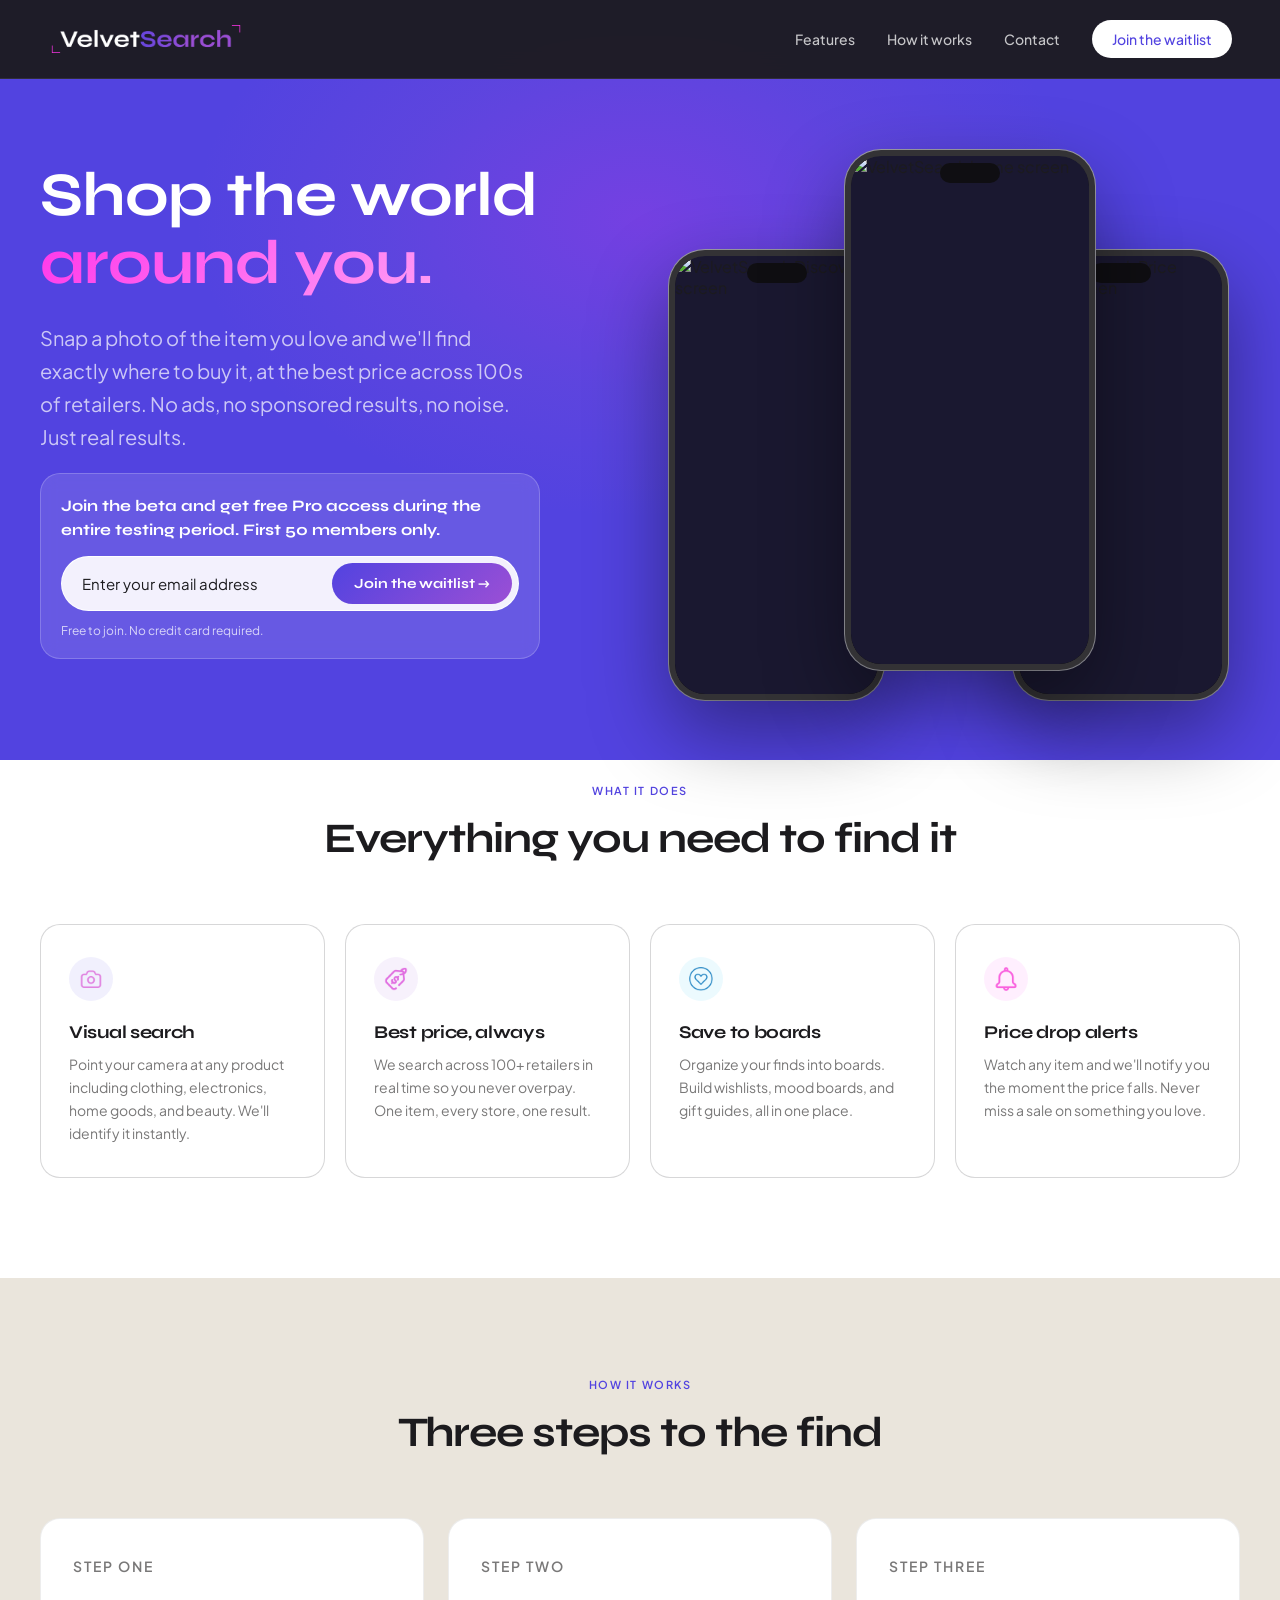
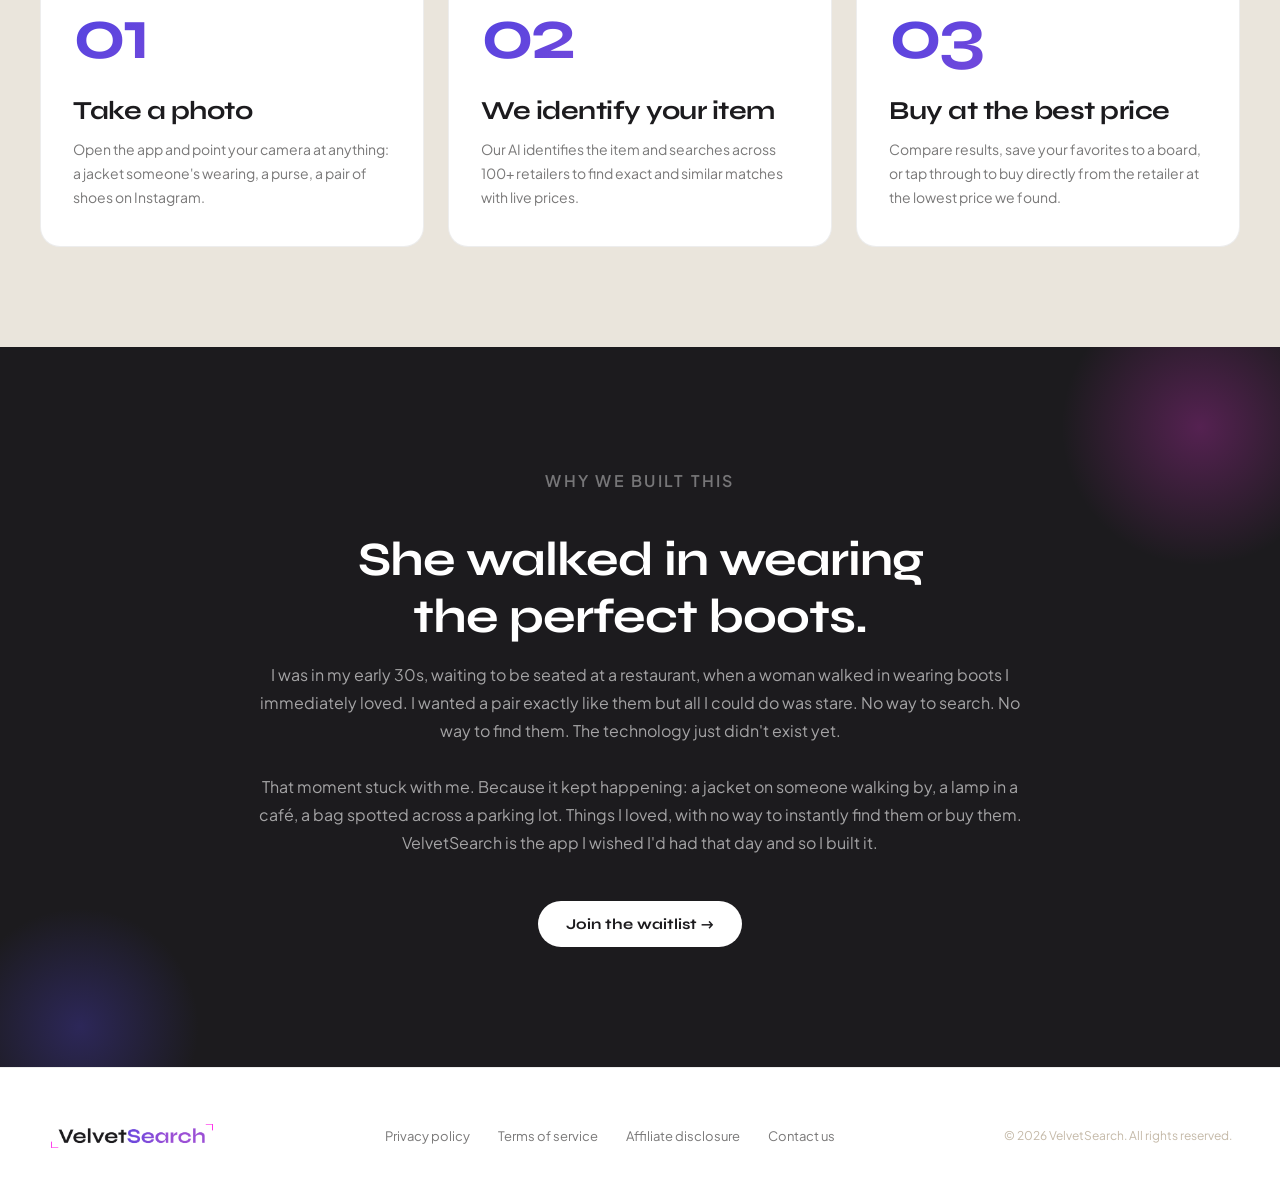
==== commit bd6fa88c: "Update index.html" ====
--- a/index.html
+++ b/index.html
@@ -897,7 +897,7 @@
   <div class="footer-links">
     <a href="/privacy">Privacy policy</a>
     <a href="/terms">Terms of service</a>
-    <a href="/disclosure">How we make money</a>
+    <a href="/disclosure">Affiliate disclosure</a>
     <a href="#" onclick="openContact(); return false;">Contact us</a>
   </div>
   <p class="footer-copy">© 2026 VelvetSearch. All rights reserved.</p>
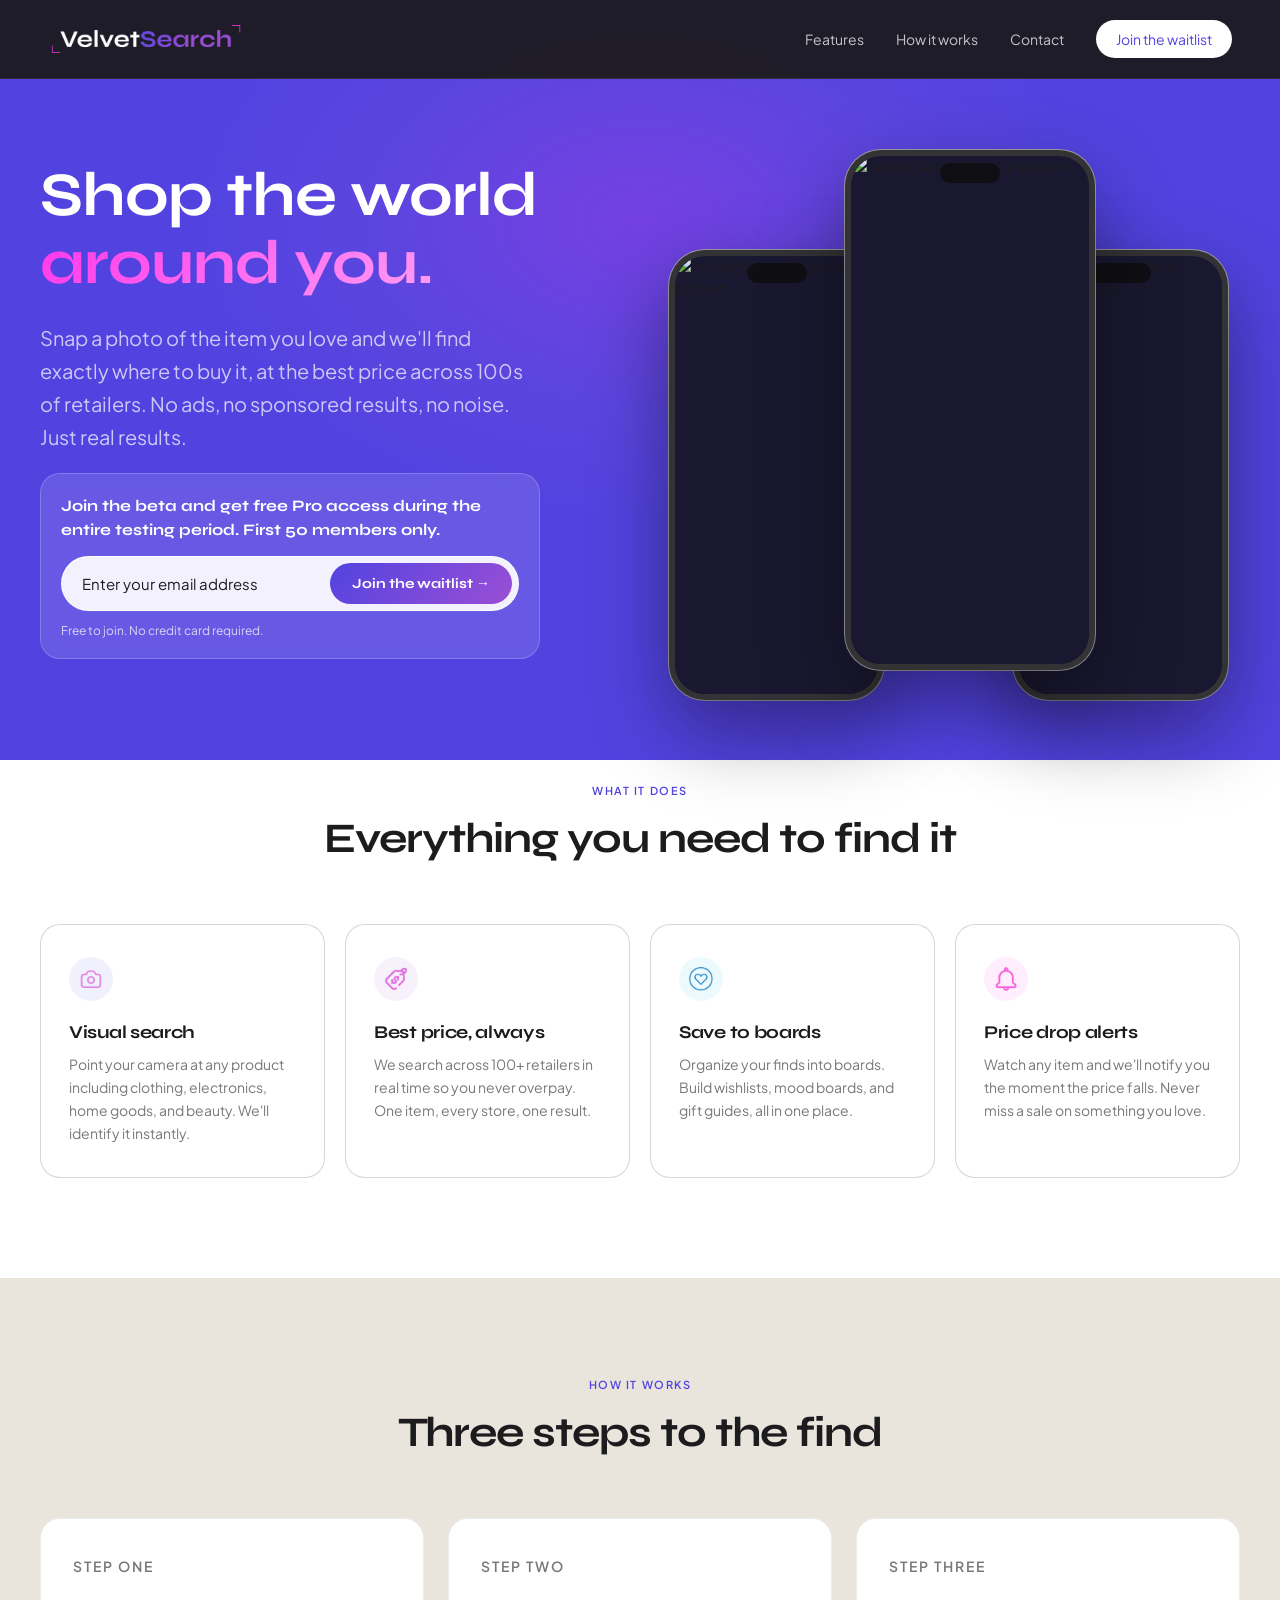
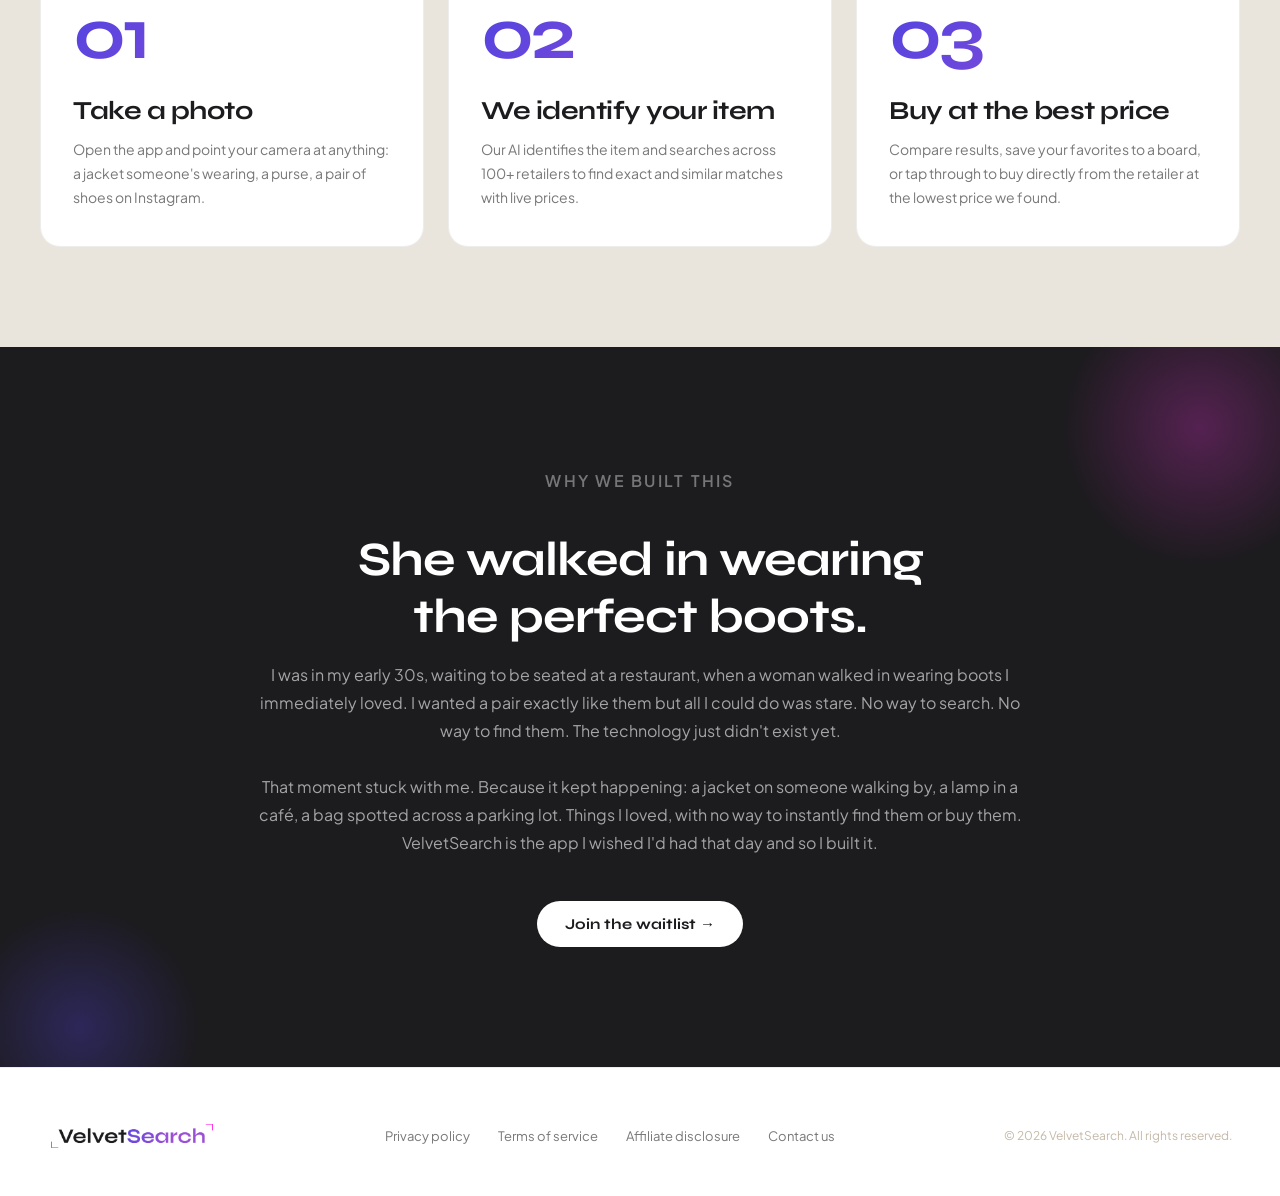
==== commit c57076db: "Update index.html" ====
--- a/index.html
+++ b/index.html
@@ -10,9 +10,8 @@
 <link rel="shortcut icon" href="/favicon.ico" />
 <link rel="apple-touch-icon" sizes="180x180" href="/apple-touch-icon.png" />
 <link rel="manifest" href="/site.webmanifest" />
-<link rel="preconnect" href="https://fonts.googleapis.com">
-<link rel="preconnect" href="https://fonts.gstatic.com" crossorigin>
-<link href="https://fonts.googleapis.com/css2?family=Syne:wght@700;800&family=Plus+Jakarta+Sans:wght@400;500;600&display=swap" rel="stylesheet">
+<!-- Google tag (gtag.js) --> <script async src="https://www.googletagmanager.com/gtag/js?id=G-CRVB3XCMN1"></script> <script>   window.dataLayer = window.dataLayer || [];   function gtag(){dataLayer.push(arguments);}   gtag('js', new Date());   gtag('config', 'G-CRVB3XCMN1'); </script> <link rel="preconnect" href="https://fonts.googleapis.com">
+<link rel="stylesheet" href="/fonts/fonts.css">
 <style>
   *, *::before, *::after { box-sizing: border-box; margin: 0; padding: 0; }
 
--- a/fonts/fonts.css
+++ b/fonts/fonts.css
@@ -0,0 +1,36 @@
+/* Self-hosted fonts (SIL Open Font License). No requests go to Google. */
+@font-face {
+  font-family: 'Syne';
+  font-style: normal;
+  font-weight: 700;
+  font-display: swap;
+  src: url('/fonts/syne-latin-700-normal.woff2') format('woff2');
+}
+@font-face {
+  font-family: 'Syne';
+  font-style: normal;
+  font-weight: 800;
+  font-display: swap;
+  src: url('/fonts/syne-latin-800-normal.woff2') format('woff2');
+}
+@font-face {
+  font-family: 'Plus Jakarta Sans';
+  font-style: normal;
+  font-weight: 400;
+  font-display: swap;
+  src: url('/fonts/plus-jakarta-sans-latin-400-normal.woff2') format('woff2');
+}
+@font-face {
+  font-family: 'Plus Jakarta Sans';
+  font-style: normal;
+  font-weight: 600;
+  font-display: swap;
+  src: url('/fonts/plus-jakarta-sans-latin-600-normal.woff2') format('woff2');
+}
+@font-face {
+  font-family: 'Plus Jakarta Sans';
+  font-style: normal;
+  font-weight: 700;
+  font-display: swap;
+  src: url('/fonts/plus-jakarta-sans-latin-700-normal.woff2') format('woff2');
+}
